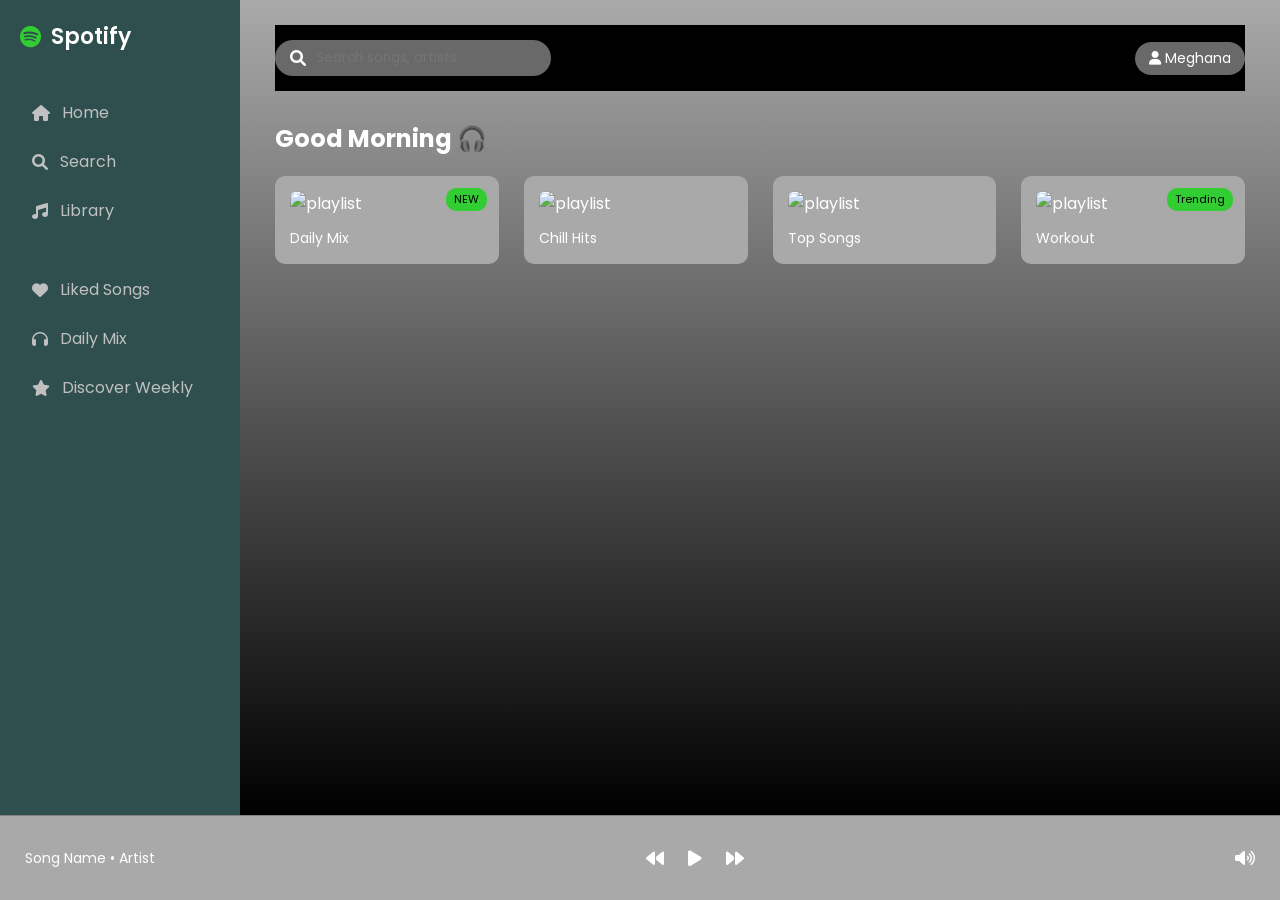
==== Spotify.html @ 4bd11214 "lab-task1 completed" ====
<!DOCTYPE html>
<html lang="en">
<head>
<meta charset="UTF-8">
<title>Music Streaming App</title>

<!-- Font Awesome Icons -->
<link rel="stylesheet" href="https://cdnjs.cloudflare.com/ajax/libs/font-awesome/6.0.0-beta3/css/all.min.css">

<!-- Google Font -->
<link href="https://fonts.googleapis.com/css2?family=Poppins:wght@300;400;600&display=swap" rel="stylesheet">
<link rel="stylesheet" href="styles.css">
</head>

<body>

<div class="app">

  <!--  SIDEBAR  -->
  <div class="sidebar">
    <div class="logo">
      <i class="fa-brands fa-spotify"></i> Spotify
    </div>

    <div class="menu">
      <ul>
        <li><i class="fa fa-house"></i> Home</li>
        <li><i class="fa fa-search"></i> Search</li>
        <li><i class="fa fa-music"></i> Library</li>
      </ul>
      <ul>
        <li><i class="fa fa-heart"></i> Liked Songs</li>
        <li><i class="fa fa-headphones"></i> Daily Mix</li>
        <li><i class="fa fa-star"></i> Discover Weekly</li>
      </ul>
    </div>
  </div>

  <!--  MAIN CONTENT -->
  <div class="main">

    <div class="topbar">
      <div class="search">
        <i class="fa fa-search"></i>
        <input type="text" placeholder="Search songs, artists...">
      </div>

      <div class="profile">
        <i class="fa fa-user"></i> Meghana
      </div>
    </div>

    <h2 class="section-title">Good Morning 🎧</h2>

    <div class="grid">
      <div class="card">
        <span class="badge">NEW</span>
        <img src="https://i.imgur.com/8RKXAIV.jpeg" alt="playlist">
        <p>Daily Mix</p>
      </div>

      <div class="card">
        <img src="https://i.imgur.com/kNBnL0T.jpeg" alt="playlist">
        <p>Chill Hits</p>
      </div>

      <div class="card">
        <img src="https://i.imgur.com/0DElr0H.jpeg" alt="playlist">
        <p>Top Songs</p>
      </div>

      <div class="card">
        <span class="badge">Trending</span>
        <img src="https://i.imgur.com/yT3nZ1W.jpeg" alt="playlist">
        <p>Workout</p>
      </div>
    </div>

  </div>
</div>

<!-- ===== PLAYER ===== -->
<div class="player">
  <div class="song">Song Name • Artist</div>

  <div class="controls">
    <button><i class="fa fa-backward"></i></button>
    <button><i class="fa fa-play"></i></button>
    <button><i class="fa fa-forward"></i></button>
  </div>

  <div class="volume">
    <i class="fa fa-volume-up"></i>
  </div>
</div>

</body>
</html>
---- styles.css ----
*{
  margin:0;
  padding:0;
  box-sizing:border-box;
  font-family:'Poppins', sans-serif;
}

body{
  background:black;
  color:white;
  height:100vh;
  display:flex;
  flex-direction:column;
}

/* ===== APP LAYOUT ===== */
.app{
  display:flex;
  flex:1;
}

/* ===== SIDEBAR ===== */
.sidebar{
  width:240px;
  background:darkslategray;
  padding:20px;
}

.logo{
  font-size:22px;
  font-weight:600;
  margin-bottom:35px;
  display:flex;
  align-items:center;
  gap:10px;
}

.logo i{
  color:limegreen;
}

.menu ul{
  list-style:none;
  margin-bottom:30px;
}

.menu li{
  padding:12px;
  cursor:pointer;
  color:silver;
  display:flex;
  align-items:center;
  gap:12px;
  border-radius:6px;
  transition:0.3s;
}

.menu li:hover{
  background:dimgray;
  color:white;
}

/* ===== MAIN ===== */
.main{
  flex:1;
  padding:25px 35px;
  background:linear-gradient(darkgray, black);
  overflow-y:auto;
}

/* ===== TOPBAR ===== */
.topbar{
  position:sticky;
  top:0;
  background:black;
  padding:15px 0;
  z-index:10;
  display:flex;
  justify-content:space-between;
  align-items:center;
}

/* SEARCH */
.search{
  background:dimgray;
  padding:8px 15px;
  border-radius:20px;
  display:flex;
  align-items:center;
  gap:10px;
}

.search input{
  background:none;
  border:none;
  outline:none;
  color:white;
  width:220px;
}

/* PROFILE */
.profile{
  background:dimgray;
  padding:6px 14px;
  border-radius:20px;
  font-size:14px;
  cursor:pointer;
}

/* ===== CONTENT ===== */
.section-title{
  font-size:24px;
  margin:30px 0 20px;
}

/* GRID */
.grid{
  display:grid;
  grid-template-columns:repeat(auto-fill,minmax(180px,1fr));
  gap:25px;
}

.card{
  background:darkgray;
  padding:15px;
  border-radius:10px;
  transition:0.3s;
  position:relative;
}

.card:hover{
  background:gray;
  transform:translateY(-5px);
}

.card img{
  width:100%;
  border-radius:8px;
  margin-bottom:12px;
}

.card p{
  font-size:14px;
}

/* BADGE */
.badge{
  position:absolute;
  top:12px;
  right:12px;
  background:limegreen;
  color:black;
  font-size:11px;
  padding:3px 8px;
  border-radius:10px;
}

/* ===== PLAYER ===== */
.player{
  height:85px;
  background:darkgray;
  display:flex;
  align-items:center;
  justify-content:space-between;
  padding:0 25px;
  border-top:1px solid gray;
}

.song{
  font-size:14px;
}

.controls button{
  background:none;
  border:none;
  color:white;
  font-size:18px;
  margin:0 10px;
  cursor:pointer;
}

.controls button:hover{
  color:limegreen;
}

.volume{
  font-size:16px;
}
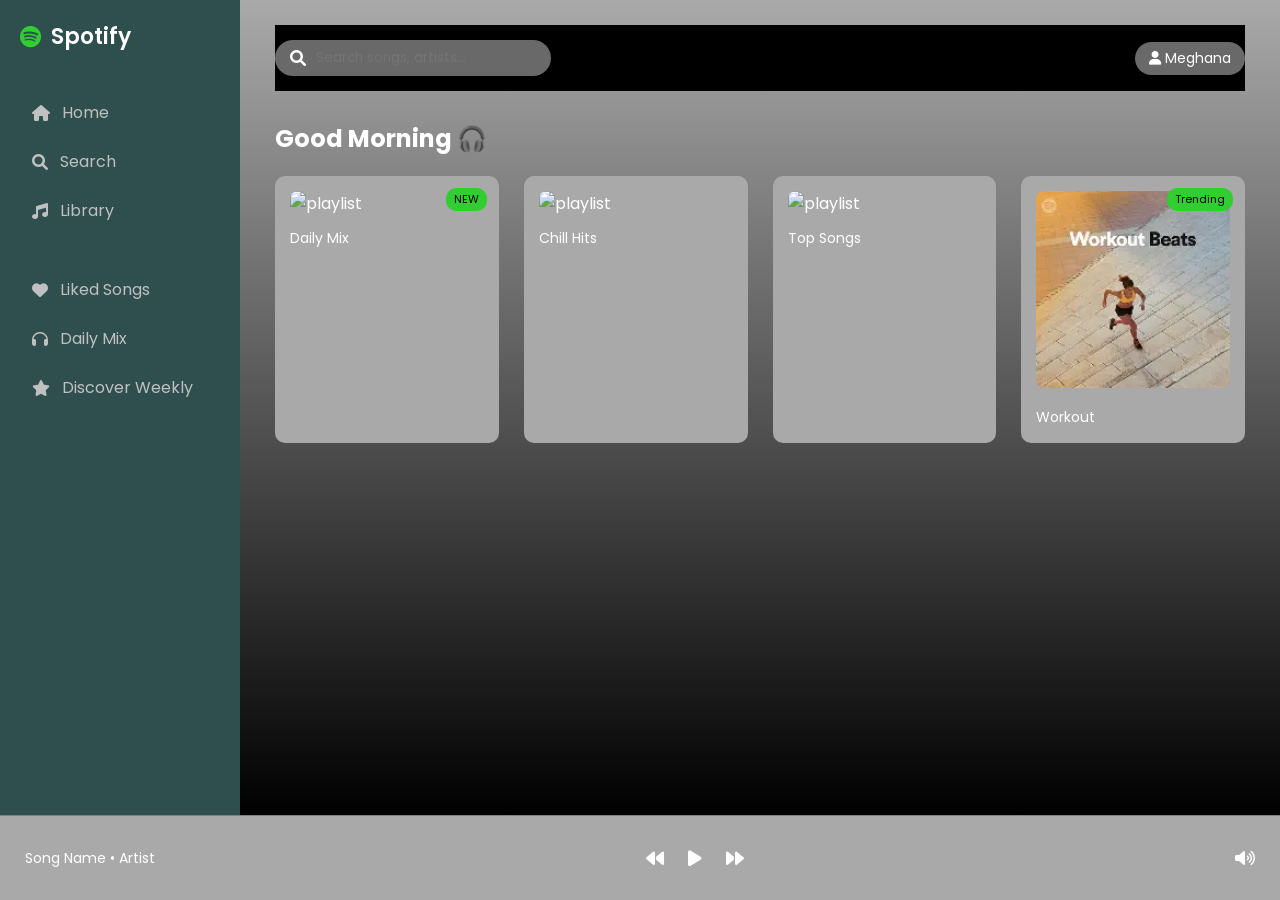
==== commit 4b524cd6: "Updated Spotify UI" ====
--- a/Spotify.html
+++ b/Spotify.html
@@ -4,10 +4,8 @@
 <meta charset="UTF-8">
 <title>Music Streaming App</title>
 
-<!-- Font Awesome Icons -->
 <link rel="stylesheet" href="https://cdnjs.cloudflare.com/ajax/libs/font-awesome/6.0.0-beta3/css/all.min.css">
 
-<!-- Google Font -->
 <link href="https://fonts.googleapis.com/css2?family=Poppins:wght@300;400;600&display=swap" rel="stylesheet">
 <link rel="stylesheet" href="styles.css">
 </head>
@@ -60,18 +58,18 @@
       </div>
 
       <div class="card">
-        <img src="https://i.imgur.com/kNBnL0T.jpeg" alt="playlist">
+        <img src="https://th.bing.com/th?q=Trending+Songs+MP3+Download&w=120&h=120&c=1&rs=1&qlt=70&o=7&cb=1&pid=InlineBlock&rm=3&ucfimg=1&mkt=en-IN&cc=IN&setlang=en&adlt=moderate&t=1&mw=247" alt="playlist">
         <p>Chill Hits</p>
       </div>
 
       <div class="card">
-        <img src="https://i.imgur.com/0DElr0H.jpeg" alt="playlist">
+        <img src="https://th.bing.com/th/id/OIP.XaOBT6AuLGIY8FjOg8OdqAHaEK?w=246&h=183&c=7&r=0&o=7&cb=ucfimg2&pid=1.7&rm=3&ucfimg=1" alt="playlist">
         <p>Top Songs</p>
       </div>
 
       <div class="card">
         <span class="badge">Trending</span>
-        <img src="https://i.imgur.com/yT3nZ1W.jpeg" alt="playlist">
+        <img src="[data-uri]" alt="playlist">
         <p>Workout</p>
       </div>
     </div>
